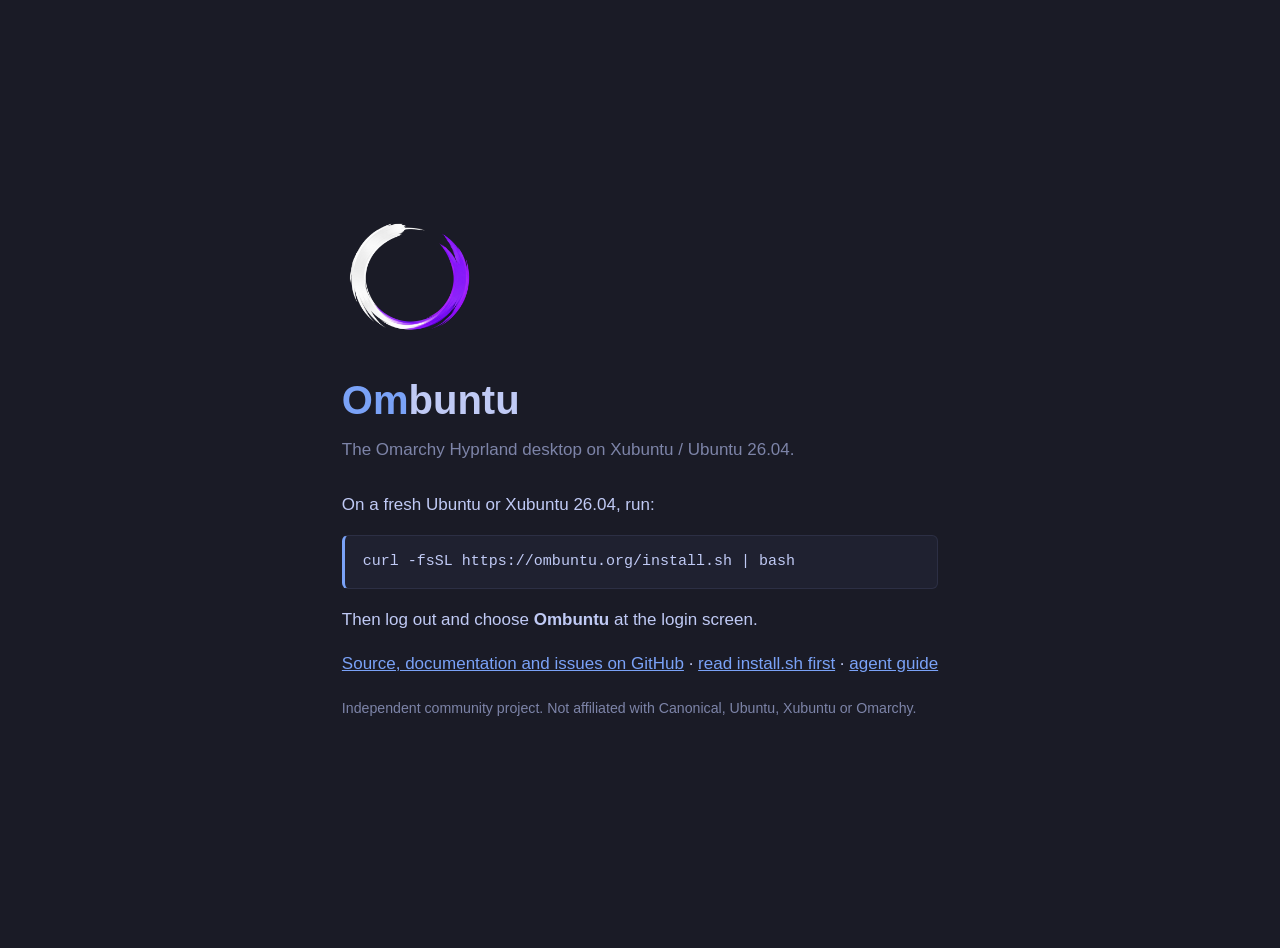
==== index.html @ bb4ed2da "Ombuntu logo on the site, README, cheatsheet and desktop icon" ====
<!doctype html>
<html lang="en">
<head>
<meta charset="utf-8">
<meta name="viewport" content="width=device-width, initial-scale=1">
<title>Ombuntu</title>
<link rel="icon" href="favicon.ico" sizes="any">
<link rel="icon" type="image/png" sizes="32x32" href="logo/favicon-32.png">
<link rel="apple-touch-icon" href="logo/apple-touch-icon.png">
<style>
  body { margin:0; background:#1a1b26; color:#c0caf5; font:17px/1.6 "Liberation Sans","Noto Sans",system-ui,sans-serif; display:flex; min-height:100vh; align-items:center; justify-content:center; padding:24px; }
  main { max-width:640px; }
  h1 { font-size:40px; margin:0 0 4px; } h1 span { color:#7aa2f7; }
  img.logo { width:140px; height:140px; display:block; margin:0 0 18px; }
  p.tag { color:#7d84a8; margin:0 0 28px; }
  pre { background:#1f2130; border:1px solid #2c2f44; border-left:3px solid #7aa2f7; padding:14px 18px; border-radius:6px; overflow-x:auto; font-size:15px; }
  a { color:#7aa2f7; }
  small { color:#7d84a8; }
</style>
</head>
<body>
<main>
  <img class="logo" src="logo/ombuntu-logo.png" alt="Ombuntu enso ring logo">
  <h1><span>Om</span>buntu</h1>
  <p class="tag">The Omarchy Hyprland desktop on Xubuntu / Ubuntu 26.04.</p>
  <p>On a fresh Ubuntu or Xubuntu 26.04, run:</p>
  <pre>curl -fsSL https://ombuntu.org/install.sh | bash</pre>
  <p>Then log out and choose <b>Ombuntu</b> at the login screen.</p>
  <p><a href="https://github.com/Ombuntu/Ombuntu">Source, documentation and issues on GitHub</a> &middot; <a href="https://github.com/Ombuntu/Ombuntu/blob/main/install.sh">read install.sh first</a> &middot; <a href="agent-guide.md">agent guide</a></p>
  <p><small>Independent community project. Not affiliated with Canonical, Ubuntu, Xubuntu or Omarchy.</small></p>
</main>
</body>
</html>
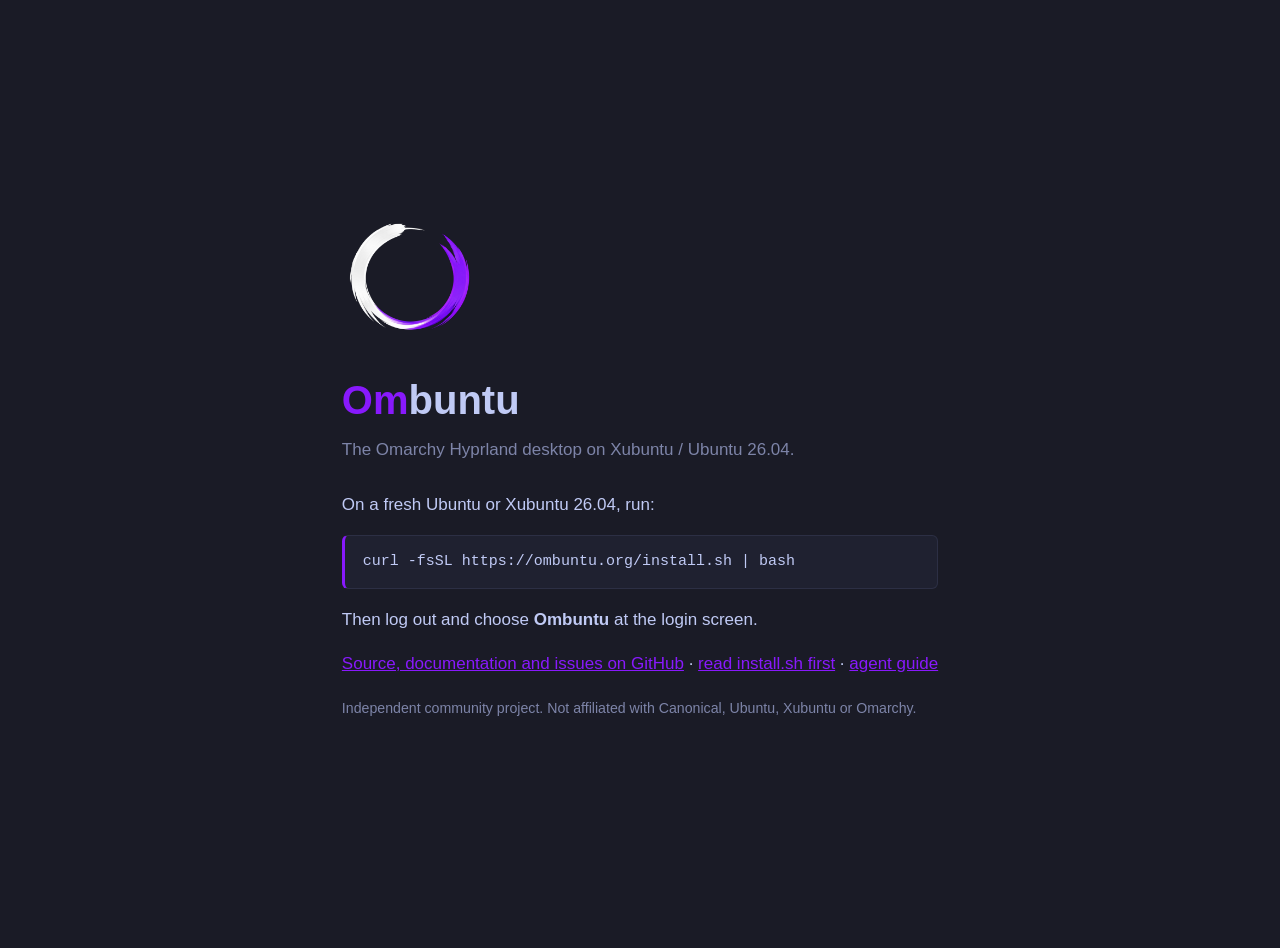
==== commit 983a8dc9: "Landing page accent in Ombuntu purple" ====
--- a/index.html
+++ b/index.html
@@ -10,11 +10,11 @@
 <style>
   body { margin:0; background:#1a1b26; color:#c0caf5; font:17px/1.6 "Liberation Sans","Noto Sans",system-ui,sans-serif; display:flex; min-height:100vh; align-items:center; justify-content:center; padding:24px; }
   main { max-width:640px; }
-  h1 { font-size:40px; margin:0 0 4px; } h1 span { color:#7aa2f7; }
+  h1 { font-size:40px; margin:0 0 4px; } h1 span { color:#8819fc; }
   img.logo { width:140px; height:140px; display:block; margin:0 0 18px; }
   p.tag { color:#7d84a8; margin:0 0 28px; }
-  pre { background:#1f2130; border:1px solid #2c2f44; border-left:3px solid #7aa2f7; padding:14px 18px; border-radius:6px; overflow-x:auto; font-size:15px; }
-  a { color:#7aa2f7; }
+  pre { background:#1f2130; border:1px solid #2c2f44; border-left:3px solid #8819fc; padding:14px 18px; border-radius:6px; overflow-x:auto; font-size:15px; }
+  a { color:#8819fc; }
   small { color:#7d84a8; }
 </style>
 </head>
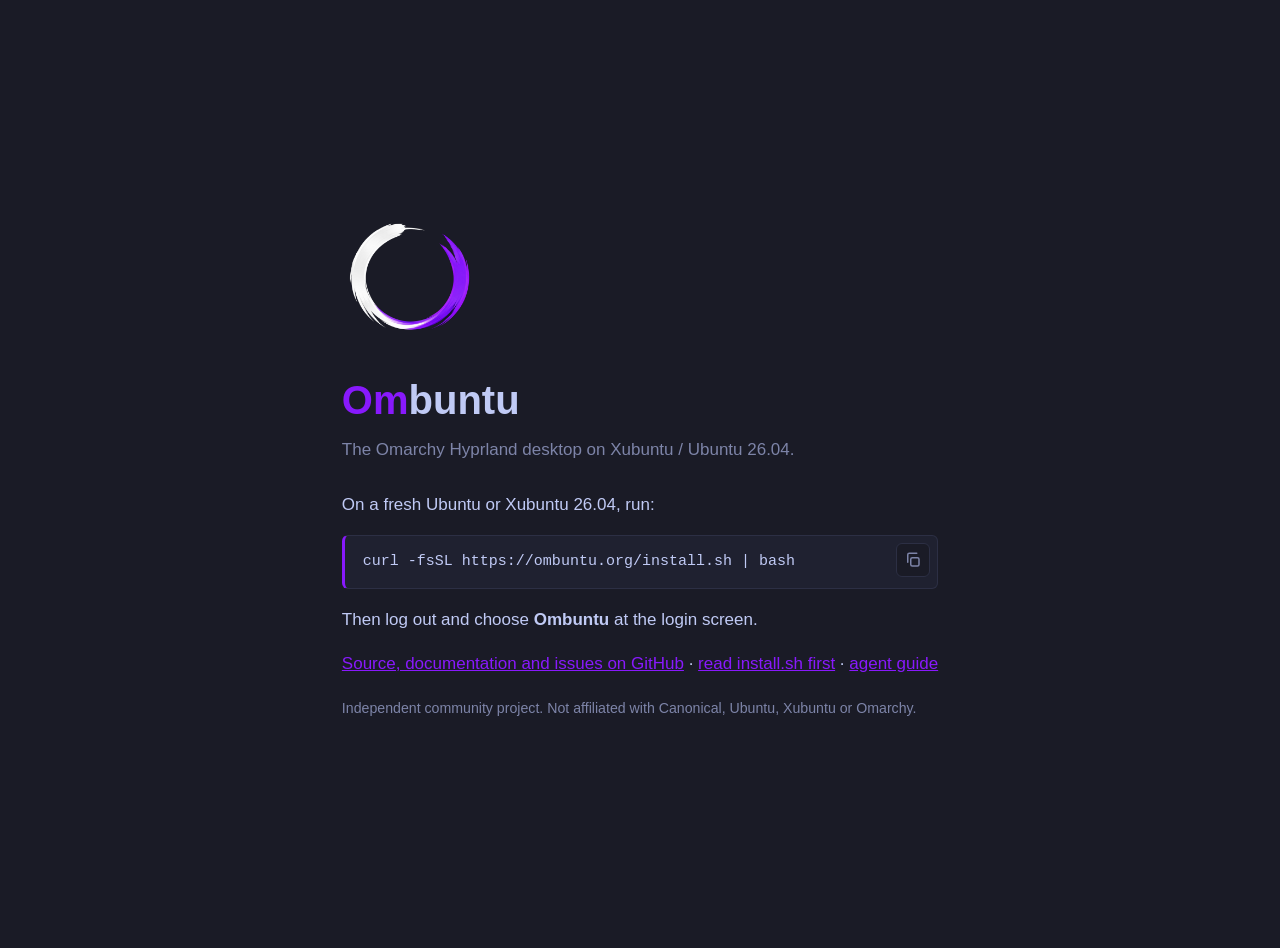
==== commit 119f55b9: "Landing page: copy button on the install command" ====
--- a/index.html
+++ b/index.html
@@ -13,7 +13,12 @@
   h1 { font-size:40px; margin:0 0 4px; } h1 span { color:#8819fc; }
   img.logo { width:140px; height:140px; display:block; margin:0 0 18px; }
   p.tag { color:#7d84a8; margin:0 0 28px; }
-  pre { background:#1f2130; border:1px solid #2c2f44; border-left:3px solid #8819fc; padding:14px 18px; border-radius:6px; overflow-x:auto; font-size:15px; }
+  .cmd { position:relative; }
+  pre { background:#1f2130; border:1px solid #2c2f44; border-left:3px solid #8819fc; padding:14px 52px 14px 18px; border-radius:6px; overflow-x:auto; font-size:15px; margin:0; }
+  .copy { position:absolute; top:8px; right:8px; width:34px; height:34px; border:1px solid #2c2f44; border-radius:6px; background:#1a1b26; color:#7d84a8; cursor:pointer; display:flex; align-items:center; justify-content:center; padding:0; }
+  .copy:hover { color:#c0caf5; border-color:#8819fc; }
+  .copy svg { width:18px; height:18px; fill:none; stroke:currentColor; stroke-width:2; stroke-linecap:round; stroke-linejoin:round; }
+  .copy.done { color:#8819fc; border-color:#8819fc; }
   a { color:#8819fc; }
   small { color:#7d84a8; }
 </style>
@@ -24,10 +29,37 @@
   <h1><span>Om</span>buntu</h1>
   <p class="tag">The Omarchy Hyprland desktop on Xubuntu / Ubuntu 26.04.</p>
   <p>On a fresh Ubuntu or Xubuntu 26.04, run:</p>
-  <pre>curl -fsSL https://ombuntu.org/install.sh | bash</pre>
+  <div class="cmd">
+    <pre id="install-cmd">curl -fsSL https://ombuntu.org/install.sh | bash</pre>
+    <button class="copy" id="copy" type="button" title="Copy to clipboard" aria-label="Copy install command">
+      <svg viewBox="0 0 24 24" aria-hidden="true"><rect x="9" y="9" width="11" height="11" rx="2"/><path d="M5 15V5a2 2 0 0 1 2-2h10"/></svg>
+    </button>
+  </div>
   <p>Then log out and choose <b>Ombuntu</b> at the login screen.</p>
   <p><a href="https://github.com/Ombuntu/Ombuntu">Source, documentation and issues on GitHub</a> &middot; <a href="https://github.com/Ombuntu/Ombuntu/blob/main/install.sh">read install.sh first</a> &middot; <a href="agent-guide.md">agent guide</a></p>
   <p><small>Independent community project. Not affiliated with Canonical, Ubuntu, Xubuntu or Omarchy.</small></p>
 </main>
+<script>
+  (function () {
+    var btn = document.getElementById('copy');
+    var cmd = document.getElementById('install-cmd').textContent.trim();
+    var icon = btn.innerHTML;
+    var check = '<svg viewBox="0 0 24 24" aria-hidden="true"><path d="M5 12l5 5L20 7"/></svg>';
+    function fallback() {
+      var ta = document.createElement('textarea');
+      ta.value = cmd; ta.setAttribute('readonly', ''); ta.style.position = 'absolute'; ta.style.left = '-9999px';
+      document.body.appendChild(ta); ta.select();
+      try { document.execCommand('copy'); } catch (e) {}
+      document.body.removeChild(ta);
+    }
+    btn.addEventListener('click', function () {
+      var p = (navigator.clipboard && window.isSecureContext) ? navigator.clipboard.writeText(cmd) : Promise.reject();
+      p.catch(fallback).finally(function () {
+        btn.classList.add('done'); btn.innerHTML = check; btn.title = 'Copied';
+        setTimeout(function () { btn.classList.remove('done'); btn.innerHTML = icon; btn.title = 'Copy to clipboard'; }, 1600);
+      });
+    });
+  })();
+</script>
 </body>
 </html>
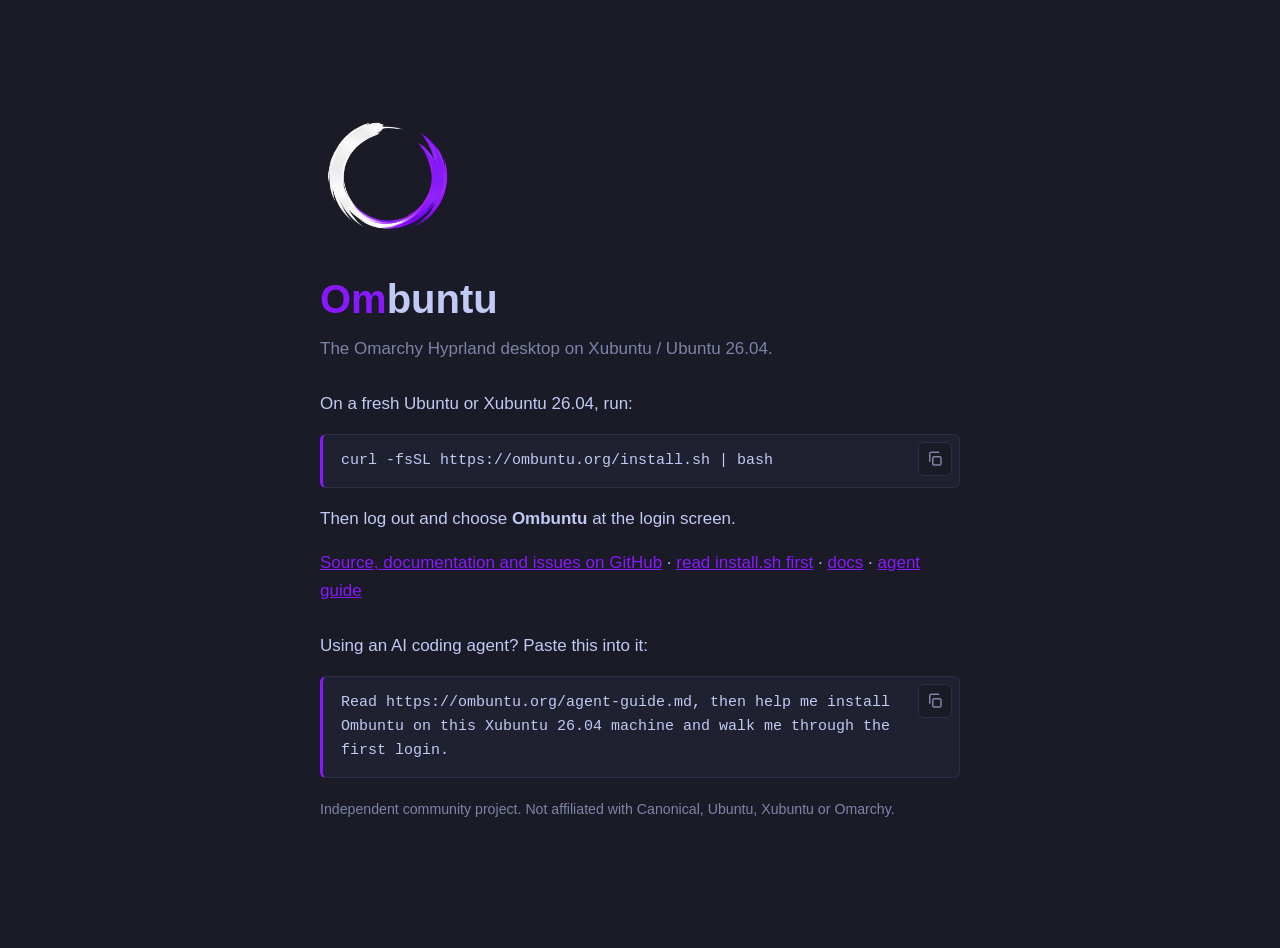
==== commit 7afdea13: "Docs site: getting started, privacy, FAQ, uninstall, about; agent prompt on the homepage; CNAME for " ====
--- a/index.html
+++ b/index.html
@@ -14,7 +14,7 @@
   img.logo { width:140px; height:140px; display:block; margin:0 0 18px; }
   p.tag { color:#7d84a8; margin:0 0 28px; }
   .cmd { position:relative; }
-  pre { background:#1f2130; border:1px solid #2c2f44; border-left:3px solid #8819fc; padding:14px 52px 14px 18px; border-radius:6px; overflow-x:auto; font-size:15px; margin:0; }
+  pre { background:#1f2130; border:1px solid #2c2f44; border-left:3px solid #8819fc; padding:14px 52px 14px 18px; border-radius:6px; overflow-x:auto; font-size:15px; margin:0; white-space:pre-wrap; }
   .copy { position:absolute; top:8px; right:8px; width:34px; height:34px; border:1px solid #2c2f44; border-radius:6px; background:#1a1b26; color:#7d84a8; cursor:pointer; display:flex; align-items:center; justify-content:center; padding:0; }
   .copy:hover { color:#c0caf5; border-color:#8819fc; }
   .copy svg { width:18px; height:18px; fill:none; stroke:currentColor; stroke-width:2; stroke-linecap:round; stroke-linejoin:round; }
@@ -31,35 +31,19 @@
   <p>On a fresh Ubuntu or Xubuntu 26.04, run:</p>
   <div class="cmd">
     <pre id="install-cmd">curl -fsSL https://ombuntu.org/install.sh | bash</pre>
-    <button class="copy" id="copy" type="button" title="Copy to clipboard" aria-label="Copy install command">
+    <button class="copy" data-for="install-cmd" type="button" title="Copy" aria-label="Copy install command">
       <svg viewBox="0 0 24 24" aria-hidden="true"><rect x="9" y="9" width="11" height="11" rx="2"/><path d="M5 15V5a2 2 0 0 1 2-2h10"/></svg>
     </button>
   </div>
   <p>Then log out and choose <b>Ombuntu</b> at the login screen.</p>
-  <p><a href="https://github.com/Ombuntu/Ombuntu">Source, documentation and issues on GitHub</a> &middot; <a href="https://github.com/Ombuntu/Ombuntu/blob/main/install.sh">read install.sh first</a> &middot; <a href="agent-guide.md">agent guide</a></p>
+  <p><a href="https://github.com/Ombuntu/Ombuntu">Source, documentation and issues on GitHub</a> &middot; <a href="https://github.com/Ombuntu/Ombuntu/blob/main/install.sh">read install.sh first</a> &middot; <a href="docs/">docs</a> &middot; <a href="agent-guide.md">agent guide</a></p>
+  <p style="margin-top:28px">Using an AI coding agent? Paste this into it:</p>
+  <div class="cmd">
+    <pre id="prompt">Read https://ombuntu.org/agent-guide.md, then help me install Ombuntu on this Xubuntu 26.04 machine and walk me through the first login.</pre>
+    <button class="copy" data-for="prompt" type="button" title="Copy" aria-label="Copy agent prompt"><svg viewBox="0 0 24 24" aria-hidden="true"><rect x="9" y="9" width="11" height="11" rx="2"/><path d="M5 15V5a2 2 0 0 1 2-2h10"/></svg></button>
+  </div>
   <p><small>Independent community project. Not affiliated with Canonical, Ubuntu, Xubuntu or Omarchy.</small></p>
 </main>
-<script>
-  (function () {
-    var btn = document.getElementById('copy');
-    var cmd = document.getElementById('install-cmd').textContent.trim();
-    var icon = btn.innerHTML;
-    var check = '<svg viewBox="0 0 24 24" aria-hidden="true"><path d="M5 12l5 5L20 7"/></svg>';
-    function fallback() {
-      var ta = document.createElement('textarea');
-      ta.value = cmd; ta.setAttribute('readonly', ''); ta.style.position = 'absolute'; ta.style.left = '-9999px';
-      document.body.appendChild(ta); ta.select();
-      try { document.execCommand('copy'); } catch (e) {}
-      document.body.removeChild(ta);
-    }
-    btn.addEventListener('click', function () {
-      var p = (navigator.clipboard && window.isSecureContext) ? navigator.clipboard.writeText(cmd) : Promise.reject();
-      p.catch(fallback).finally(function () {
-        btn.classList.add('done'); btn.innerHTML = check; btn.title = 'Copied';
-        setTimeout(function () { btn.classList.remove('done'); btn.innerHTML = icon; btn.title = 'Copy to clipboard'; }, 1600);
-      });
-    });
-  })();
-</script>
+<script src="docs/copy.js"></script>
 </body>
 </html>
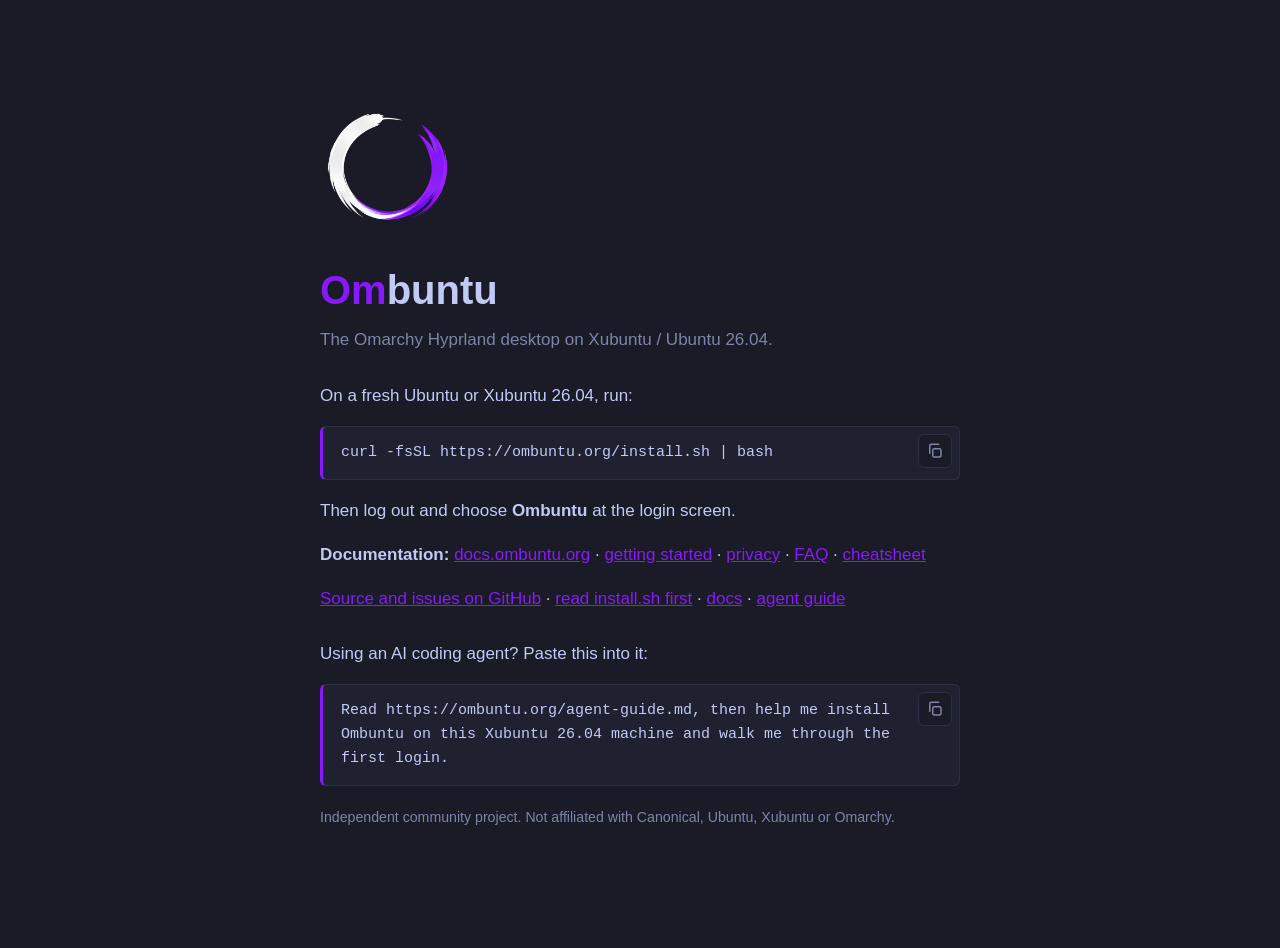
==== commit 3722bd8e: "Landing page: documentation links" ====
--- a/index.html
+++ b/index.html
@@ -36,7 +36,8 @@
     </button>
   </div>
   <p>Then log out and choose <b>Ombuntu</b> at the login screen.</p>
-  <p><a href="https://github.com/Ombuntu/Ombuntu">Source, documentation and issues on GitHub</a> &middot; <a href="https://github.com/Ombuntu/Ombuntu/blob/main/install.sh">read install.sh first</a> &middot; <a href="docs/">docs</a> &middot; <a href="agent-guide.md">agent guide</a></p>
+  <p><b>Documentation:</b> <a href="https://docs.ombuntu.org/">docs.ombuntu.org</a> &middot; <a href="https://docs.ombuntu.org/getting-started.html">getting started</a> &middot; <a href="https://docs.ombuntu.org/privacy.html">privacy</a> &middot; <a href="https://docs.ombuntu.org/faq.html">FAQ</a> &middot; <a href="https://docs.ombuntu.org/cheatsheet.html">cheatsheet</a></p>
+  <p><a href="https://github.com/Ombuntu/Ombuntu">Source and issues on GitHub</a> &middot; <a href="https://github.com/Ombuntu/Ombuntu/blob/main/install.sh">read install.sh first</a> &middot; <a href="https://docs.ombuntu.org/">docs</a> &middot; <a href="agent-guide.md">agent guide</a></p>
   <p style="margin-top:28px">Using an AI coding agent? Paste this into it:</p>
   <div class="cmd">
     <pre id="prompt">Read https://ombuntu.org/agent-guide.md, then help me install Ombuntu on this Xubuntu 26.04 machine and walk me through the first login.</pre>
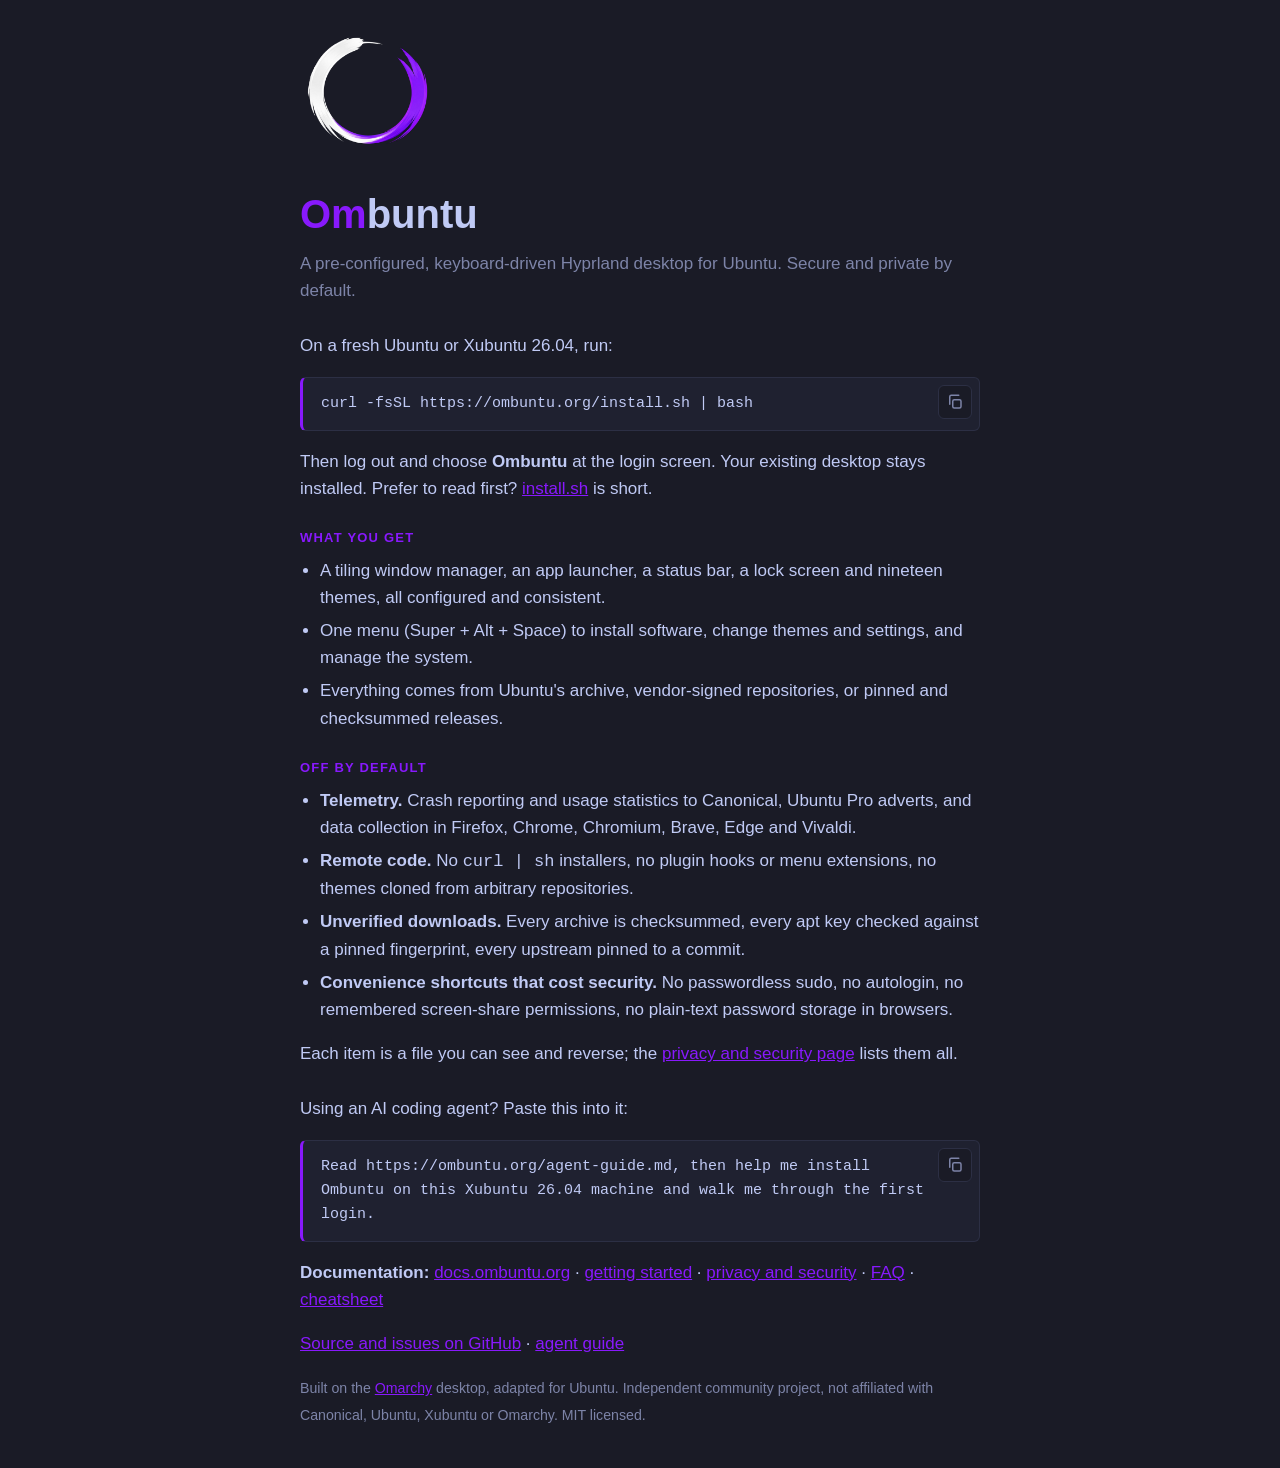
==== commit e0dd3b3c: "Site and docs: describe Ombuntu on its own terms; lead with what is off by default" ====
--- a/index.html
+++ b/index.html
@@ -9,7 +9,7 @@
 <link rel="apple-touch-icon" href="logo/apple-touch-icon.png">
 <style>
   body { margin:0; background:#1a1b26; color:#c0caf5; font:17px/1.6 "Liberation Sans","Noto Sans",system-ui,sans-serif; display:flex; min-height:100vh; align-items:center; justify-content:center; padding:24px; }
-  main { max-width:640px; }
+  main { max-width:680px; }
   h1 { font-size:40px; margin:0 0 4px; } h1 span { color:#8819fc; }
   img.logo { width:140px; height:140px; display:block; margin:0 0 18px; }
   p.tag { color:#7d84a8; margin:0 0 28px; }
@@ -21,29 +21,46 @@
   .copy.done { color:#8819fc; border-color:#8819fc; }
   a { color:#8819fc; }
   small { color:#7d84a8; }
+  h2.sec { font-size:13px; text-transform:uppercase; letter-spacing:1.2px; color:#8819fc; margin:26px 0 8px; }
+  ul.list { padding-left:20px; margin:0 0 12px; } ul.list li { margin-bottom:6px; }
 </style>
 </head>
 <body>
 <main>
   <img class="logo" src="logo/ombuntu-logo.png" alt="Ombuntu enso ring logo">
   <h1><span>Om</span>buntu</h1>
-  <p class="tag">The Omarchy Hyprland desktop on Xubuntu / Ubuntu 26.04.</p>
+  <p class="tag">A pre-configured, keyboard-driven Hyprland desktop for Ubuntu. Secure and private by default.</p>
   <p>On a fresh Ubuntu or Xubuntu 26.04, run:</p>
   <div class="cmd">
     <pre id="install-cmd">curl -fsSL https://ombuntu.org/install.sh | bash</pre>
-    <button class="copy" data-for="install-cmd" type="button" title="Copy" aria-label="Copy install command">
-      <svg viewBox="0 0 24 24" aria-hidden="true"><rect x="9" y="9" width="11" height="11" rx="2"/><path d="M5 15V5a2 2 0 0 1 2-2h10"/></svg>
-    </button>
+    <button class="copy" data-for="install-cmd" type="button" title="Copy" aria-label="Copy install command"><svg viewBox="0 0 24 24" aria-hidden="true"><rect x="9" y="9" width="11" height="11" rx="2"/><path d="M5 15V5a2 2 0 0 1 2-2h10"/></svg></button>
   </div>
-  <p>Then log out and choose <b>Ombuntu</b> at the login screen.</p>
-  <p><b>Documentation:</b> <a href="https://docs.ombuntu.org/">docs.ombuntu.org</a> &middot; <a href="https://docs.ombuntu.org/getting-started.html">getting started</a> &middot; <a href="https://docs.ombuntu.org/privacy.html">privacy</a> &middot; <a href="https://docs.ombuntu.org/faq.html">FAQ</a> &middot; <a href="https://docs.ombuntu.org/cheatsheet.html">cheatsheet</a></p>
-  <p><a href="https://github.com/Ombuntu/Ombuntu">Source and issues on GitHub</a> &middot; <a href="https://github.com/Ombuntu/Ombuntu/blob/main/install.sh">read install.sh first</a> &middot; <a href="https://docs.ombuntu.org/">docs</a> &middot; <a href="agent-guide.md">agent guide</a></p>
+  <p>Then log out and choose <b>Ombuntu</b> at the login screen. Your existing desktop stays installed. Prefer to read first? <a href="https://github.com/Ombuntu/Ombuntu/blob/main/install.sh">install.sh</a> is short.</p>
+
+  <h2 class="sec">What you get</h2>
+  <ul class="list">
+    <li>A tiling window manager, an app launcher, a status bar, a lock screen and nineteen themes, all configured and consistent.</li>
+    <li>One menu (Super + Alt + Space) to install software, change themes and settings, and manage the system.</li>
+    <li>Everything comes from Ubuntu's archive, vendor-signed repositories, or pinned and checksummed releases.</li>
+  </ul>
+
+  <h2 class="sec">Off by default</h2>
+  <ul class="list">
+    <li><b>Telemetry.</b> Crash reporting and usage statistics to Canonical, Ubuntu Pro adverts, and data collection in Firefox, Chrome, Chromium, Brave, Edge and Vivaldi.</li>
+    <li><b>Remote code.</b> No <code>curl | sh</code> installers, no plugin hooks or menu extensions, no themes cloned from arbitrary repositories.</li>
+    <li><b>Unverified downloads.</b> Every archive is checksummed, every apt key checked against a pinned fingerprint, every upstream pinned to a commit.</li>
+    <li><b>Convenience shortcuts that cost security.</b> No passwordless sudo, no autologin, no remembered screen-share permissions, no plain-text password storage in browsers.</li>
+  </ul>
+  <p>Each item is a file you can see and reverse; the <a href="https://docs.ombuntu.org/privacy.html">privacy and security page</a> lists them all.</p>
+
   <p style="margin-top:28px">Using an AI coding agent? Paste this into it:</p>
   <div class="cmd">
     <pre id="prompt">Read https://ombuntu.org/agent-guide.md, then help me install Ombuntu on this Xubuntu 26.04 machine and walk me through the first login.</pre>
     <button class="copy" data-for="prompt" type="button" title="Copy" aria-label="Copy agent prompt"><svg viewBox="0 0 24 24" aria-hidden="true"><rect x="9" y="9" width="11" height="11" rx="2"/><path d="M5 15V5a2 2 0 0 1 2-2h10"/></svg></button>
   </div>
-  <p><small>Independent community project. Not affiliated with Canonical, Ubuntu, Xubuntu or Omarchy.</small></p>
+  <p><b>Documentation:</b> <a href="https://docs.ombuntu.org/">docs.ombuntu.org</a> &middot; <a href="https://docs.ombuntu.org/getting-started.html">getting started</a> &middot; <a href="https://docs.ombuntu.org/privacy.html">privacy and security</a> &middot; <a href="https://docs.ombuntu.org/faq.html">FAQ</a> &middot; <a href="https://docs.ombuntu.org/cheatsheet.html">cheatsheet</a></p>
+  <p><a href="https://github.com/Ombuntu/Ombuntu">Source and issues on GitHub</a> &middot; <a href="agent-guide.md">agent guide</a></p>
+  <p><small>Built on the <a href="https://omarchy.org">Omarchy</a> desktop, adapted for Ubuntu. Independent community project, not affiliated with Canonical, Ubuntu, Xubuntu or Omarchy. MIT licensed.</small></p>
 </main>
 <script src="docs/copy.js"></script>
 </body>
